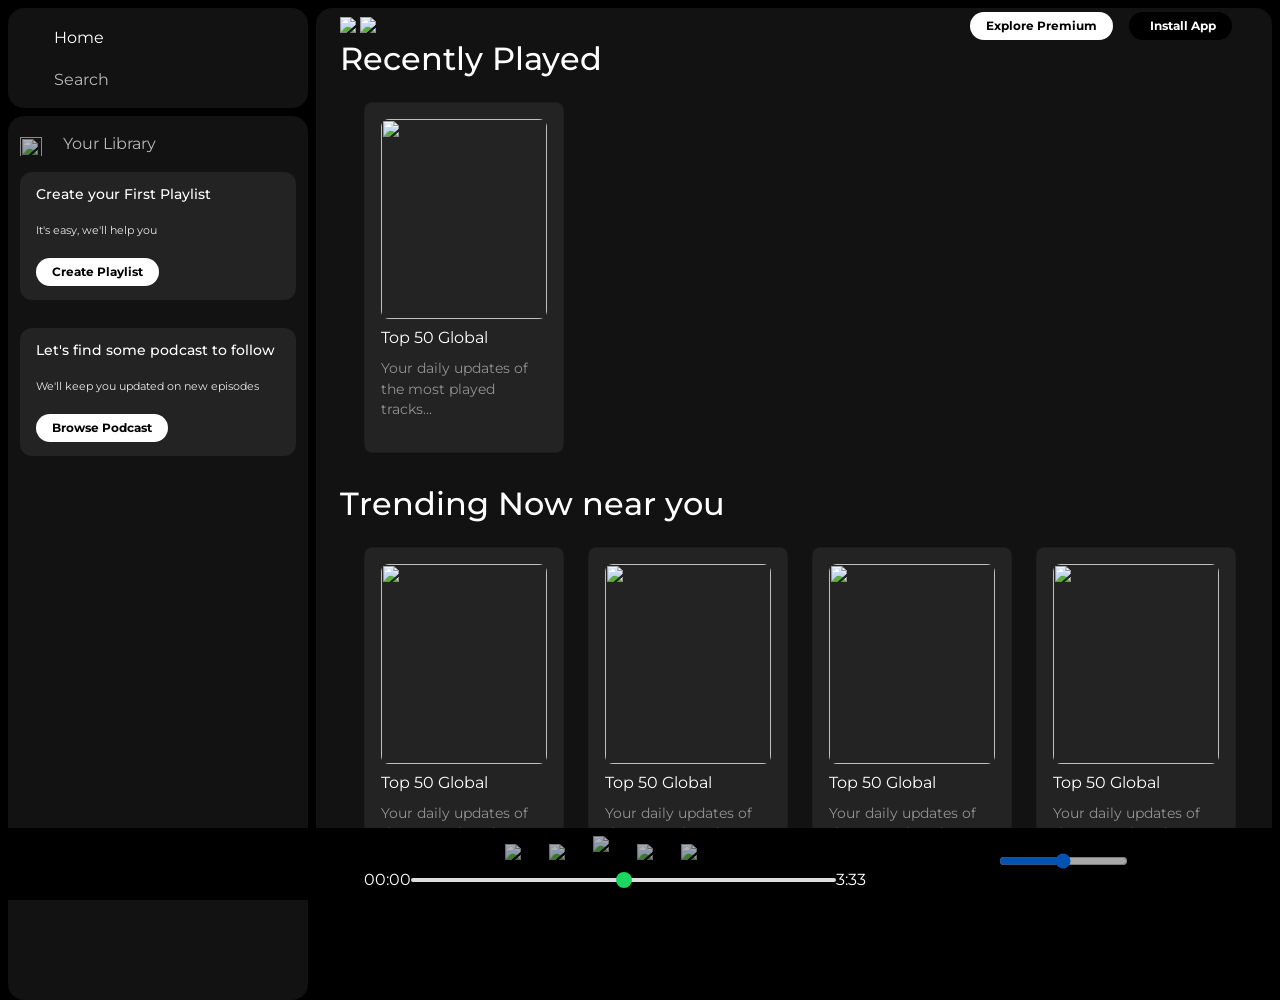
==== index.html @ 1ec6b775 "Rename spotify.html to index.html" ====
<!DOCTYPE html>
<html lang="en">
<head>
    <meta charset="UTF-8">
    <meta name="viewport" content="width=device-width, initial-scale=1.0">
    <title>Spotify- Web Player: Music for everyone</title>
    <link rel="preconnect" href="https://fonts.googleapis.com">
<link rel="preconnect" href="https://fonts.gstatic.com" crossorigin>
<link href="https://fonts.googleapis.com/css2?family=Montserrat:ital,wght@0,100..900;1,100..900&display=swap" rel="stylesheet">
    <link rel="stylesheet" href="https://cdn.jsdelivr.net/npm/bootstrap@5.3.8/dist/css/bootstrap.min.css"/>
    <link rel="stylesheet" href="https://cdnjs.cloudflare.com/ajax/libs/font-awesome/7.0.1/css/all.min.css" integrity="sha512-2SwdPD6INVrV/lHTZbO2nodKhrnDdJK9/kg2XD1r9uGqPo1cUbujc+IYdlYdEErWNu69gVcYgdxlmVmzTWnetw==" crossorigin="anonymous" referrerpolicy="no-referrer" />
    <link rel="icon" href="c:\Users\SHC\Downloads\logo.png.png"/>
    <link rel="stylesheet" href="spotify.css"/>
</head>
<body> 
    <div class="main">
        <div class="sidebar">
            <div class="nav">
                <div class="nav-option" style="opacity: 1;">
                    <i class="fa-solid fa-house"></i>
                    <a href="#">Home</a>
                </div>                
                <div class="nav-option">
                    <i class="fa-solid fa-magnifying-glass"></i>
                    <a href="#">Search</a> 
                </div>
            </div> 
            <div class="library">
                <div class="options">
                    <div class="lib-options nav-option">
                        <img src="c:\Users\SHC\Downloads\library_icon.png.png" >
                         <a href="#"> Your Library</a>  
                    </div>
                    <div class="icons">
                        <i class="fa-solid fa-plus"></i>
                        <i class="fa-solid fa-right-long"></i>
                    </div>
                </div>
                <div class="lib-box">
                    <div class="box">
                        <p class="box-p1"> Create your First Playlist</p>
                        <p class="box-p2"> It's easy, we'll help you</p>
                        <button class="badge" style="color: black;">Create Playlist</button>                  
                    </div>
                    <div class="box">
                        <p class="box-p1"> Let's find some podcast to follow</p>
                        <p class="box-p2"> We'll keep you updated on new episodes</p>
                        <button class="badge" style="color: black;">Browse Podcast</button>                  
                    </div>
                </div>
            </div>
        </div>
        <div class="main_content">
            <div class="sticky-nav">
                <div class="sticky-nav-icons"> 
                    <img src="c:\Users\SHC\Downloads\backward_icon.jpg.png"/>
                    <img src="c:\Users\SHC\Downloads\forward_icon.png.png" class="hide"/>
                </div>
                <div class="sticky-nav-options">
                     <button class="badge nav-itme hide" style="color: black;"> Explore Premium</button>
                     <button class="badge nav-itme dark-badge" ><i class="fa-solid fa-download" style="margin-right: 5px;"></i> Install App</button>
                     <i class="fa-regular fa-user nav-itme"></i>
                </div>
            </div> 
            <h2> Recently Played</h2>
                <div class="cards-container">
                    <div class="card">
                        <img src="c:\Users\SHC\Downloads\card1img.jpeg.jpeg" class="card-img" />
                        <p class="card-title" style="color: white;"> Top 50 Global</p>
                        <p class="card-info" style="color: white;"> Your daily updates of the most played tracks...</p>
                    </div>
                </div>

                        <h2> Trending Now near you</h2>
                   <div class="cards-container">
                    <div class="card">
                        <img src="c:\Users\SHC\Downloads\card1img.jpeg.jpeg" class="card-img" />
                        <p class="card-title" style="color: white;"> Top 50 Global</p>
                        <p class="card-info" style="color: white;"> Your daily updates of the most played tracks...</p>
                    </div>
                    <div class="card">
                        <img src="c:\Users\SHC\Downloads\card2img.jpeg.jpeg" class="card-img"/>
                        <p class="card-title" style="color: white;"> Top 50 Global</p>
                        <p class="card-info" style="color: white;"> Your daily updates of the most played tracks...</p>
                    </div>
                    <div class="card">
                        <img src="c:\Users\SHC\Downloads\card3img.jpeg.jpeg" class="card-img" />
                        <p class="card-title" style="color: white;"> Top 50 Global</p>
                        <p class="card-info" style="color: white;"> Your daily updates of the most played tracks...</p>
                    </div>
                    <div class="card">
                        <img src="c:\Users\SHC\Downloads\card3img.jpeg.jpeg" class="card-img" />
                        <p class="card-title" style="color: white;"> Top 50 Global</p>
                        <p class="card-info" style="color: white;"> Your daily updates of the most played tracks...</p>
                    </div>
                </div>
                <h2> Featured Charts</h2>
                <div class="cards-container">
                    
                    <div class="card">
                        <img src="c:\Users\SHC\Downloads\card1img.jpeg.jpeg" class="card-img" />
                        <p class="card-title" style="color: white;"> Top 50 Global</p>
                        <p class="card-info" style="color: white;"> Your daily updates of the most played tracks...</p>
                    </div>
                    <div class="card">
                        <img src="c:\Users\SHC\Downloads\card5img.jpeg.jpeg" class="card-img" />
                        <p class="card-title" style="color: white;"> Top 50 Global</p>
                        <p class="card-info" style="color: white;"> Your daily updates of the most played tracks...</p>
                    </div>
                    <div class="card">
                        <img src="c:\Users\SHC\Downloads\card6img.jpeg.jpeg" class="card-img" />
                        <p class="card-title" style="color: white;"> Top Songs India</p>
                        <p class="card-info" style="color: white;"> Your daily updates of the most played tracks...</p>
                    </div>
                    <div class="card">
                        <img src="c:\Users\SHC\Downloads\card6img.jpeg.jpeg" class="card-img" />
                        <p class="card-title" style="color: white;"> Top Songs India</p>
                        <p class="card-info" style="color: white;"> Your daily updates of the most played tracks...</p>
                    </div>
                </div>
            <div class="footer">
                <div class="line"></div>
            </div>
        </div>
        <div class="music_player">
            <div class="album"></div>
            <div class="player">
                <div class="player-controls">
                    <img src="c:\Users\SHC\Downloads\player_icon1.png.png " class="player-control-icon">
                    <img src="c:\Users\SHC\Downloads\player_icon2.png.png" class="player-control-icon" >
                    <img src="c:\Users\SHC\Downloads\player_icon3.png.png" class="player-control-icon" style="opacity:1; height: 2rem";>
                    <img src="c:\Users\SHC\Downloads\player_icon4.png.png" class="player-control-icon">
                    <img src="c:\Users\SHC\Downloads\player_icon5.png.png" class="player-control-icon">
                </div>
                <div class="playback-bar">
                    <span class="current-time"> 00:00</span>
                    <input type="range" min="0" max="100" class="progress-bar" step="1">
                    <span class="total-time">3:33</span>
                </div>
            </div>
            <div class="controls"> 
                <i class="fa-solid fa-music"></i>
                <i class="fa-solid fa-grip-lines"></i>
                <i class="fa-solid fa-computer"></i>
                <i class="fa-solid fa-volume-high"></i>
                <input type="range" min="0" max="100" class="vol-btn">
            </div>
        </div>
    </div>
  <script src="https://cdn.jsdelivr.net/npm/bootstrap@5.3.8/dist/js/bootstrap.bundle.min.js"></script>  
</body>
</html>
---- spotify.css ----
body{
    font-family: "Montserrat", sans-serif;
    margin: 0;
    background-color: black;
    color: white;
    overflow: hidden;
}
.main{
    display: flex;
    height: 100vh;
    padding: 0.5rem;
}

.sidebar{
    background-color: black;
    width: 300px;
    border-radius: 1rem;
    margin-right: 0.5rem;
}

.main_content{
    background-color:#121212;
    flex: 1;
    border-radius: 1rem;
    overflow: auto;
    padding: 0 1.5rem 0 1.5rem;
}

.music_player{
    background-color:black;
    position: fixed;
    bottom:0px;
    width:100%;
    height: 72px;
}
a{
    text-decoration: none;
    color:white
}
.nav{
    background-color: #121212;
    border-radius: 1rem;
    display: flex;
    flex-direction: column;
    justify-content: center;
    height: 100px;
    padding: 0.5rem 0.75rem;
}
.nav-option{
    line-height:2.5rem;
    opacity: 0.7;
}
.nav-option:hover{
    opacity: 1;

}
.nav-option i{
    font-size:1.25rem ;
    padding:0.5rem;
}
.nav-option a{
    font-size: 1rem;
    margin-left: 1rem;
    padding:0.1rem;
}
.library{
    background-color: #121212;
    border-radius: 1rem;
    height: 100%;
    margin-top: 0.5rem;
    padding: 0.5rem 0.75rem;
}
.options{
  display: flex;
  justify-content: space-between;
  align-items: center;
}
.lib-options img{
    height: 1.35rem;
    width: 1.35rem;
}
.icons{
    font-size: 1.25rem;
    display: flex;
}
.icons i{
    opacity: 0.7;
    margin-right: 1rem;
}
.icons i:hover{
    opacity: 1;
}
.box{
    height: 8rem;
    background-color: #232323;
    border-radius: 0.75rem;
    margin: 0.5rem 0 1.75rem 0;
    padding: 0.75rem 1rem;
}
.box-p1{
    font-size: 0.90rem;
    font-weight: 500;
}
.box-p2{
    font-size: 0.70rem;
    opacity: 0.9;
}
.badge{
    background-color: #fff; 
    border: none;
    border-radius: 100rem;
    padding:0.25rem 1rem;
    font-weight: 700;
    margin-top: 0.25rem;
    height: 1.75rem;
    width: fit-content;
}
.dark-badge{
    background-color: black;
    color: white;
}
.sticky-nav{
    position: sticky;
    top: 0;
    background-color: #121212;
    display: flex;
    justify-content: space-between;
    align-items:center;
    padding: 1 rem 0 1rem;
 z-index: 10;
}

.sticky-nav-icons i{
    margin: 0.70rem;
}
.sticky-nav-options{
    display: flex;
    justify-content: center;
    align-items: center;
}
.sticky-nav-options button{
    margin-right:1rem ;
}
@media (max-width: 1000px) {
    .hide{
        display: none;
    }
}
.card-img{
    height: 200px;
    width: 100%;
    border-radius:0.5rem ;
}
.card{
    background-color: #232323;
    width: 200px;
    border-radius:0.5rem ; 
    padding: 1rem; 
    margin-left: 1.5rem;
    margin-top: 1rem;
    margin-bottom: 2rem;
}
.cards-container{
    display: flex;
    flex-wrap: wrap;
}
.card-title{
    font-weight: 400;
    margin-top: 7px;
}
.card-info{
    font-size: 0.85rem;
    opacity:0.5;
}
.footer{
    height: 300px;
    display: flex;
    align-items: center;
    justify-content: center;
}
.line{
    width: 90%;
    height: 40%;
    border-top: 1px solid white ;
    opacity:0.4 ;
}
.music_player{
    display: flex;
    justify-content: space-between;
    align-items: center;
}
.album{
    width: 25%;
    
}
.player{
    
    width: 50%;
}
.controls{
    width: 25%;
}
.player-control-icon{
    height:1rem;
    margin-right: 1.75rem;
}

.player-controls{
    display: flex;
    justify-content: center;
    align-items: center;
    opacity: 0.7;
}
.player-control-icon:hover{
    opacity: 1;
}
.playback-bar{
    display: flex;
    justify-content: center;
}
.progress-bar{
    width: 70%;
    appearance: none;
    cursor: pointer;
}
.progress-bar::-webkit-slider-runnable-track{
    background-color: #ddd;
    border-radius: 100px;
    height: 0.2rem;
}
.progress-bar::-webkit-slider-thumb{
    appearance: none;
    height: 1rem;
    width: 1rem;
    background-color: #1bd760;
    border-radius: 50%;
    margin-top: -6px;
}
.controls{
    opacity: 0.7;
    padding: 1rem;
    margin-left: 4rem;
}
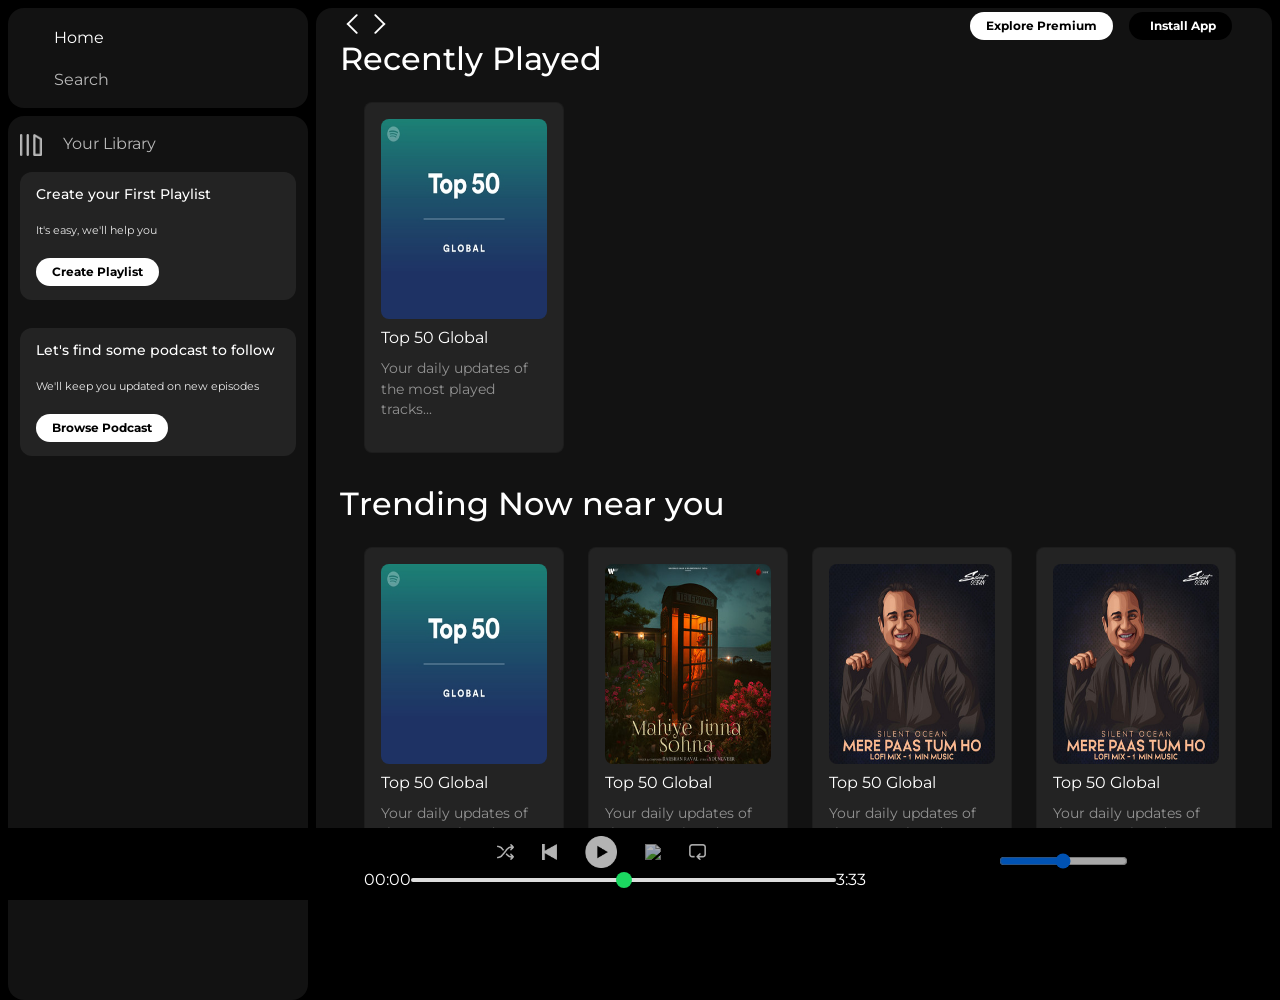
==== commit 19d859e6: "Add files via upload" ====
--- a/index.html
+++ b/index.html
@@ -9,7 +9,7 @@
 <link href="https://fonts.googleapis.com/css2?family=Montserrat:ital,wght@0,100..900;1,100..900&display=swap" rel="stylesheet">
     <link rel="stylesheet" href="https://cdn.jsdelivr.net/npm/bootstrap@5.3.8/dist/css/bootstrap.min.css"/>
     <link rel="stylesheet" href="https://cdnjs.cloudflare.com/ajax/libs/font-awesome/7.0.1/css/all.min.css" integrity="sha512-2SwdPD6INVrV/lHTZbO2nodKhrnDdJK9/kg2XD1r9uGqPo1cUbujc+IYdlYdEErWNu69gVcYgdxlmVmzTWnetw==" crossorigin="anonymous" referrerpolicy="no-referrer" />
-    <link rel="icon" href="c:\Users\SHC\Downloads\logo.png.png"/>
+    <link rel="icon" href="logo.png.png"/>
     <link rel="stylesheet" href="spotify.css"/>
 </head>
 <body> 
@@ -28,7 +28,7 @@
             <div class="library">
                 <div class="options">
                     <div class="lib-options nav-option">
-                        <img src="c:\Users\SHC\Downloads\library_icon.png.png" >
+                        <img src="library_icon.png.png" >
                          <a href="#"> Your Library</a>  
                     </div>
                     <div class="icons">
@@ -53,8 +53,8 @@
         <div class="main_content">
             <div class="sticky-nav">
                 <div class="sticky-nav-icons"> 
-                    <img src="c:\Users\SHC\Downloads\backward_icon.jpg.png"/>
-                    <img src="c:\Users\SHC\Downloads\forward_icon.png.png" class="hide"/>
+                    <img src="backward_icon.jpg.png"/>
+                    <img src="forward_icon.png.png" class="hide"/>
                 </div>
                 <div class="sticky-nav-options">
                      <button class="badge nav-itme hide" style="color: black;"> Explore Premium</button>
@@ -65,7 +65,7 @@
             <h2> Recently Played</h2>
                 <div class="cards-container">
                     <div class="card">
-                        <img src="c:\Users\SHC\Downloads\card1img.jpeg.jpeg" class="card-img" />
+                        <img src="card1img.jpeg.jpeg" class="card-img" />
                         <p class="card-title" style="color: white;"> Top 50 Global</p>
                         <p class="card-info" style="color: white;"> Your daily updates of the most played tracks...</p>
                     </div>
@@ -74,22 +74,22 @@
                         <h2> Trending Now near you</h2>
                    <div class="cards-container">
                     <div class="card">
-                        <img src="c:\Users\SHC\Downloads\card1img.jpeg.jpeg" class="card-img" />
+                        <img src="card1img.jpeg.jpeg" class="card-img" />
                         <p class="card-title" style="color: white;"> Top 50 Global</p>
                         <p class="card-info" style="color: white;"> Your daily updates of the most played tracks...</p>
                     </div>
                     <div class="card">
-                        <img src="c:\Users\SHC\Downloads\card2img.jpeg.jpeg" class="card-img"/>
+                        <img src="card2img.jpeg.jpeg" class="card-img"/>
                         <p class="card-title" style="color: white;"> Top 50 Global</p>
                         <p class="card-info" style="color: white;"> Your daily updates of the most played tracks...</p>
                     </div>
                     <div class="card">
-                        <img src="c:\Users\SHC\Downloads\card3img.jpeg.jpeg" class="card-img" />
+                        <img src="card3img.jpeg.jpeg" class="card-img" />
                         <p class="card-title" style="color: white;"> Top 50 Global</p>
                         <p class="card-info" style="color: white;"> Your daily updates of the most played tracks...</p>
                     </div>
                     <div class="card">
-                        <img src="c:\Users\SHC\Downloads\card3img.jpeg.jpeg" class="card-img" />
+                        <img src="card3img.jpeg.jpeg" class="card-img" />
                         <p class="card-title" style="color: white;"> Top 50 Global</p>
                         <p class="card-info" style="color: white;"> Your daily updates of the most played tracks...</p>
                     </div>
@@ -98,22 +98,22 @@
                 <div class="cards-container">
                     
                     <div class="card">
-                        <img src="c:\Users\SHC\Downloads\card1img.jpeg.jpeg" class="card-img" />
+                        <img src="card1img.jpeg.jpeg" class="card-img" />
                         <p class="card-title" style="color: white;"> Top 50 Global</p>
                         <p class="card-info" style="color: white;"> Your daily updates of the most played tracks...</p>
                     </div>
                     <div class="card">
-                        <img src="c:\Users\SHC\Downloads\card5img.jpeg.jpeg" class="card-img" />
+                        <img src="card5img.jpeg.jpeg" class="card-img" />
                         <p class="card-title" style="color: white;"> Top 50 Global</p>
                         <p class="card-info" style="color: white;"> Your daily updates of the most played tracks...</p>
                     </div>
                     <div class="card">
-                        <img src="c:\Users\SHC\Downloads\card6img.jpeg.jpeg" class="card-img" />
+                        <img src="card6img.jpeg.jpeg" class="card-img" />
                         <p class="card-title" style="color: white;"> Top Songs India</p>
                         <p class="card-info" style="color: white;"> Your daily updates of the most played tracks...</p>
                     </div>
                     <div class="card">
-                        <img src="c:\Users\SHC\Downloads\card6img.jpeg.jpeg" class="card-img" />
+                        <img src="card6img.jpeg.jpeg" class="card-img" />
                         <p class="card-title" style="color: white;"> Top Songs India</p>
                         <p class="card-info" style="color: white;"> Your daily updates of the most played tracks...</p>
                     </div>
@@ -126,11 +126,11 @@
             <div class="album"></div>
             <div class="player">
                 <div class="player-controls">
-                    <img src="c:\Users\SHC\Downloads\player_icon1.png.png " class="player-control-icon">
-                    <img src="c:\Users\SHC\Downloads\player_icon2.png.png" class="player-control-icon" >
-                    <img src="c:\Users\SHC\Downloads\player_icon3.png.png" class="player-control-icon" style="opacity:1; height: 2rem";>
-                    <img src="c:\Users\SHC\Downloads\player_icon4.png.png" class="player-control-icon">
-                    <img src="c:\Users\SHC\Downloads\player_icon5.png.png" class="player-control-icon">
+                    <img src="player_icon1.png.png" class="player-control-icon">
+                    <img src="player_icon2.png.png" class="player-control-icon" >
+                    <img src="player_icon3.png.png" class="player-control-icon" style="opacity:1; height: 2rem";>
+                    <img src="player_icon4.png.png" class="player-control-icon">
+                    <img src="player_icon5.png.png" class="player-control-icon">
                 </div>
                 <div class="playback-bar">
                     <span class="current-time"> 00:00</span>
@@ -149,4 +149,4 @@
     </div>
   <script src="https://cdn.jsdelivr.net/npm/bootstrap@5.3.8/dist/js/bootstrap.bundle.min.js"></script>  
 </body>
-</html>
+</html>
